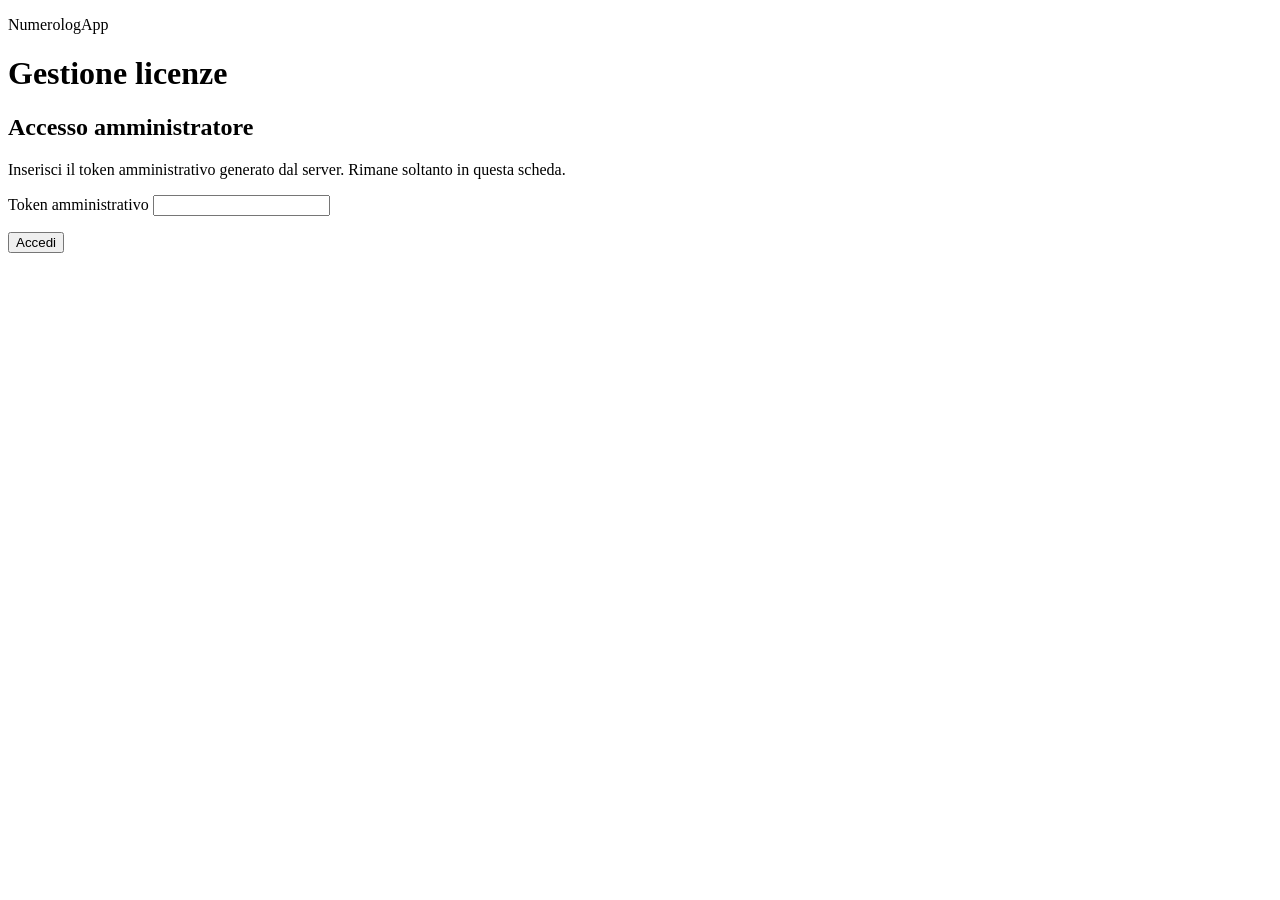
==== prisma-numerologapp/web/admin/index.html @ 7778ef58 "Pubblica NumerologApp 1.1.0 con licenze dispositivo" ====
<!doctype html>
<html lang="it">
<head>
  <meta charset="UTF-8">
  <meta name="viewport" content="width=device-width, initial-scale=1, viewport-fit=cover">
  <meta name="theme-color" content="#0d0d1a">
  <meta name="robots" content="noindex, nofollow">
  <link rel="stylesheet" href="./admin/admin.css?v=1.1.0">
  <title>Licenze · NumerologApp</title>
</head>
<body>
  <main class="admin-shell">
    <header class="admin-header">
      <div>
        <p class="eyebrow">NumerologApp</p>
        <h1>Gestione licenze</h1>
      </div>
      <button id="logout" class="button button-secondary" type="button" hidden>Blocca pannello</button>
    </header>

    <section id="login-card" class="card auth-card">
      <h2>Accesso amministratore</h2>
      <p>Inserisci il token amministrativo generato dal server. Rimane soltanto in questa scheda.</p>
      <form id="login-form">
        <label for="admin-token">Token amministrativo</label>
        <input id="admin-token" type="password" autocomplete="off" required>
        <p id="login-error" class="error" role="alert"></p>
        <button class="button button-primary" type="submit">Accedi</button>
      </form>
    </section>

    <div id="dashboard" hidden>
      <section class="card create-card">
        <div>
          <p class="eyebrow">Nuove abilitazioni</p>
          <h2>Crea codici</h2>
        </div>
        <form id="create-form" class="create-form">
          <label>Nome o riferimento
            <input id="code-label" maxlength="120" placeholder="Es. Mario Rossi">
          </label>
          <label>Quantità
            <input id="code-count" type="number" min="1" max="100" value="1" required>
          </label>
          <button class="button button-primary" type="submit">Genera</button>
        </form>
        <div id="new-codes" class="new-codes" hidden></div>
      </section>

      <section class="card list-card">
        <div class="list-heading">
          <div>
            <p class="eyebrow">Archivio</p>
            <h2>Codici e dispositivi</h2>
          </div>
          <button id="refresh" class="button button-secondary" type="button">Aggiorna</button>
        </div>
        <p id="dashboard-error" class="error" role="alert"></p>
        <div class="table-scroll">
          <table>
            <thead><tr><th>Persona</th><th>Stato</th><th>Dispositivo</th><th>Attivazione</th><th>Azioni</th></tr></thead>
            <tbody id="license-list"></tbody>
          </table>
        </div>
        <p id="empty-list" class="empty">Nessun codice creato.</p>
      </section>
    </div>
  </main>
  <script type="module" src="./admin/admin.js?v=1.1.0"></script>
</body>
</html>
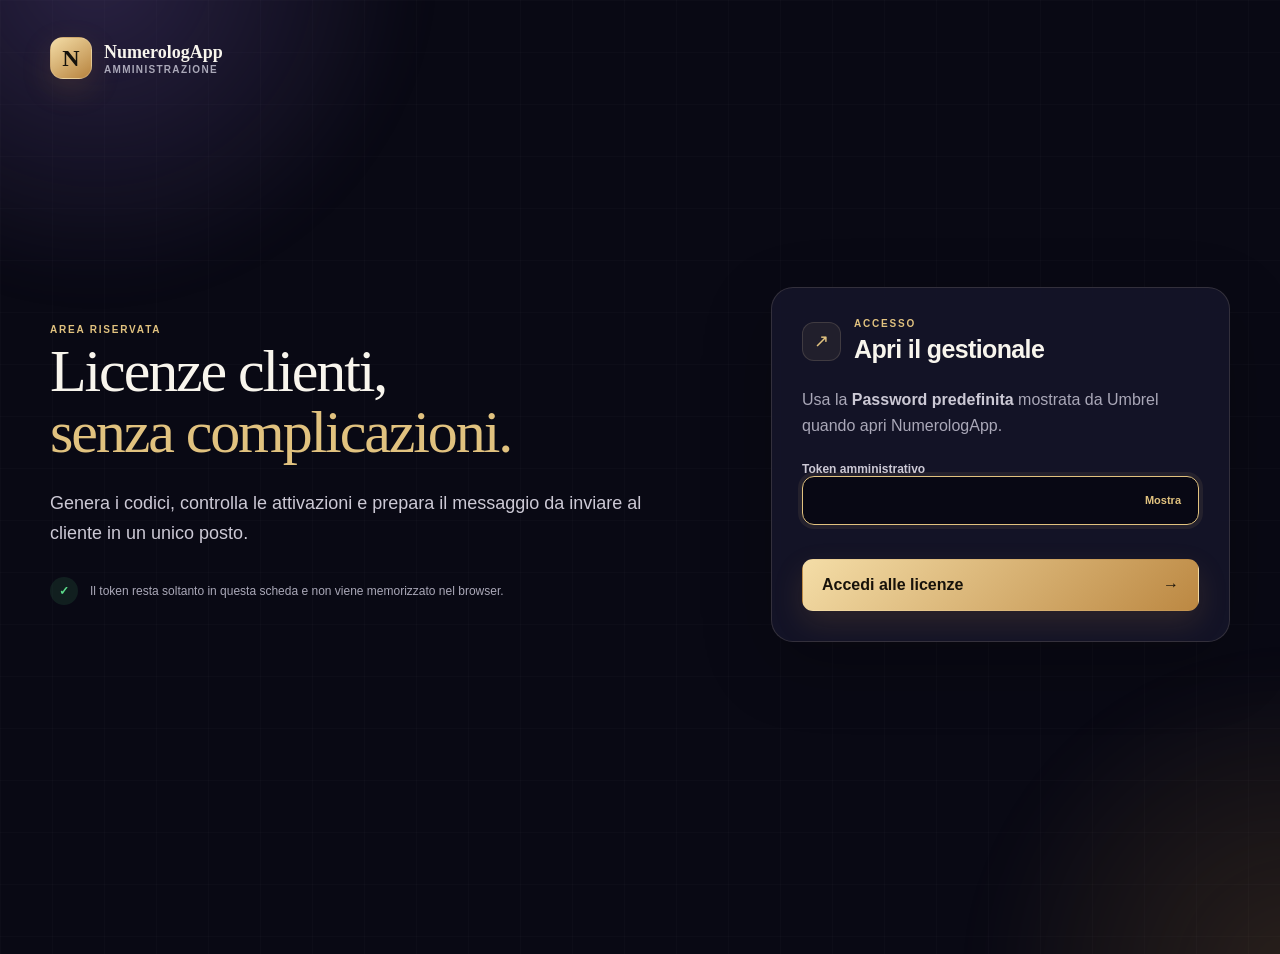
==== commit 9a80b925: "Ridisegna pannello licenze per iPhone" ====
--- a/prisma-numerologapp/web/admin/index.html
+++ b/prisma-numerologapp/web/admin/index.html
@@ -3,69 +3,221 @@
 <head>
   <meta charset="UTF-8">
   <meta name="viewport" content="width=device-width, initial-scale=1, viewport-fit=cover">
-  <meta name="theme-color" content="#0d0d1a">
+  <meta name="theme-color" content="#0b0b18">
   <meta name="robots" content="noindex, nofollow">
-  <link rel="stylesheet" href="./admin/admin.css?v=1.1.0">
-  <title>Licenze · NumerologApp</title>
+  <link rel="stylesheet" href="./admin.css?v=dashboard-2">
+  <title>Licenze clienti · NumerologApp</title>
 </head>
 <body>
+  <div class="ambient ambient-one" aria-hidden="true"></div>
+  <div class="ambient ambient-two" aria-hidden="true"></div>
+
   <main class="admin-shell">
     <header class="admin-header">
-      <div>
-        <p class="eyebrow">NumerologApp</p>
-        <h1>Gestione licenze</h1>
+      <a class="brand" href="../" aria-label="NumerologApp, pagina iniziale">
+        <span class="brand-mark" aria-hidden="true">N</span>
+        <span>
+          <strong>NumerologApp</strong>
+          <small>Amministrazione</small>
+        </span>
+      </a>
+      <div class="header-actions">
+        <span id="connection-status" class="connection-status" hidden>
+          <span class="connection-dot" aria-hidden="true"></span>
+          Server collegato
+        </span>
+        <button id="logout" class="button button-ghost" type="button" hidden>Blocca pannello</button>
       </div>
-      <button id="logout" class="button button-secondary" type="button" hidden>Blocca pannello</button>
     </header>
 
-    <section id="login-card" class="card auth-card">
-      <h2>Accesso amministratore</h2>
-      <p>Inserisci il token amministrativo generato dal server. Rimane soltanto in questa scheda.</p>
-      <form id="login-form">
-        <label for="admin-token">Token amministrativo</label>
-        <input id="admin-token" type="password" autocomplete="off" required>
-        <p id="login-error" class="error" role="alert"></p>
-        <button class="button button-primary" type="submit">Accedi</button>
-      </form>
+    <section id="login-card" class="login-layout">
+      <div class="login-intro">
+        <p class="eyebrow">Area riservata</p>
+        <h1>Licenze clienti,<br><span>senza complicazioni.</span></h1>
+        <p>Genera i codici, controlla le attivazioni e prepara il messaggio da inviare al cliente in un unico posto.</p>
+        <div class="security-note">
+          <span class="security-icon" aria-hidden="true">✓</span>
+          <span>Il token resta soltanto in questa scheda e non viene memorizzato nel browser.</span>
+        </div>
+      </div>
+
+      <div class="card auth-card">
+        <div class="card-heading">
+          <span class="section-icon" aria-hidden="true">↗</span>
+          <div>
+            <p class="eyebrow">Accesso</p>
+            <h2>Apri il gestionale</h2>
+          </div>
+        </div>
+        <p class="muted">Usa la <strong>Password predefinita</strong> mostrata da Umbrel quando apri NumerologApp.</p>
+        <form id="login-form" class="stack-form">
+          <label for="admin-token">Token amministrativo</label>
+          <div class="password-field">
+            <input id="admin-token" type="password" autocomplete="off" spellcheck="false" required autofocus>
+            <button id="toggle-token" class="field-action" type="button" aria-label="Mostra token">Mostra</button>
+          </div>
+          <p id="login-error" class="error" role="alert"></p>
+          <button class="button button-primary button-large" type="submit">
+            <span>Accedi alle licenze</span>
+            <span aria-hidden="true">→</span>
+          </button>
+        </form>
+      </div>
     </section>
 
     <div id="dashboard" hidden>
-      <section class="card create-card">
+      <section class="dashboard-hero">
         <div>
-          <p class="eyebrow">Nuove abilitazioni</p>
-          <h2>Crea codici</h2>
-        </div>
-        <form id="create-form" class="create-form">
-          <label>Nome o riferimento
-            <input id="code-label" maxlength="120" placeholder="Es. Mario Rossi">
-          </label>
-          <label>Quantità
-            <input id="code-count" type="number" min="1" max="100" value="1" required>
-          </label>
-          <button class="button button-primary" type="submit">Genera</button>
-        </form>
-        <div id="new-codes" class="new-codes" hidden></div>
+          <p class="eyebrow">Pannello licenze</p>
+          <h1>Buon lavoro, Roberto.</h1>
+          <p class="hero-copy">Crea e consegna un’abilitazione personale in meno di un minuto.</p>
+        </div>
+        <button id="hero-create" class="button button-primary" type="button">
+          <span class="hero-button-plus" aria-hidden="true">+</span>
+          <span class="hero-button-label">Nuovo codice</span>
+        </button>
+      </section>
+
+      <section class="metrics-grid" aria-label="Riepilogo licenze">
+        <article class="metric-card metric-total">
+          <div class="metric-top"><span>Totali</span><span class="metric-icon" aria-hidden="true">◇</span></div>
+          <strong id="metric-total">0</strong>
+          <small>codici creati</small>
+        </article>
+        <article class="metric-card metric-active">
+          <div class="metric-top"><span>Attive</span><span class="metric-icon" aria-hidden="true">●</span></div>
+          <strong id="metric-active">0</strong>
+          <small>clienti abilitati</small>
+        </article>
+        <article class="metric-card metric-available">
+          <div class="metric-top"><span>Disponibili</span><span class="metric-icon" aria-hidden="true">＋</span></div>
+          <strong id="metric-available">0</strong>
+          <small>ancora da usare</small>
+        </article>
+        <article class="metric-card metric-revoked">
+          <div class="metric-top"><span>Revocate</span><span class="metric-icon" aria-hidden="true">×</span></div>
+          <strong id="metric-revoked">0</strong>
+          <small>accessi disattivati</small>
+        </article>
+      </section>
+
+      <section class="workspace-grid">
+        <article id="create-card" class="card create-card">
+          <div class="card-heading card-heading-spaced">
+            <div class="heading-group">
+              <span class="section-icon" aria-hidden="true">＋</span>
+              <div>
+                <p class="eyebrow">Nuova abilitazione</p>
+                <h2>Crea un codice cliente</h2>
+              </div>
+            </div>
+            <span class="step-badge">01</span>
+          </div>
+
+          <form id="create-form" class="create-form">
+            <label for="code-label">Cliente o riferimento
+              <input id="code-label" maxlength="120" placeholder="Es. Mario Rossi" autocomplete="off" required>
+            </label>
+            <div class="compact-fields">
+              <label for="code-count">Quantità
+                <input id="code-count" type="number" min="1" max="100" value="1" required>
+              </label>
+              <label for="max-devices">Dispositivi per codice
+                <input id="max-devices" type="number" min="1" max="20" value="1" required>
+              </label>
+            </div>
+            <p class="field-hint"><span aria-hidden="true">i</span> Per un cliente normale lascia 1 dispositivo. Usa più dispositivi soltanto per esigenze speciali.</p>
+            <p id="create-error" class="error" role="alert"></p>
+            <button class="button button-primary button-large" type="submit">
+              <span>Genera codice</span>
+              <span aria-hidden="true">→</span>
+            </button>
+          </form>
+        </article>
+
+        <aside class="card delivery-card">
+          <div class="card-heading card-heading-spaced">
+            <div class="heading-group">
+              <span class="section-icon" aria-hidden="true">⌁</span>
+              <div>
+                <p class="eyebrow">Consegna</p>
+                <h2>Cosa riceve il cliente</h2>
+              </div>
+            </div>
+            <span class="step-badge">02</span>
+          </div>
+          <ol class="delivery-steps">
+            <li><span>1</span><div><strong>Link App Store</strong><small>Il collegamento diretto all’app non in elenco.</small></div></li>
+            <li><span>2</span><div><strong>Codice personale</strong><small>Il codice NUME appena generato.</small></div></li>
+            <li><span>3</span><div><strong>Prima attivazione</strong><small>Il codice si associa al dispositivo del cliente.</small></div></li>
+          </ol>
+          <a class="store-link" href="https://apps.apple.com/app/id6825358622" target="_blank" rel="noreferrer">
+            <span aria-hidden="true"></span>
+            <span><small>Disponibile su</small><strong>App Store</strong></span>
+            <span aria-hidden="true">↗</span>
+          </a>
+        </aside>
+      </section>
+
+      <section id="new-codes" class="card generated-card" hidden aria-live="polite">
+        <div class="generated-heading">
+          <div>
+            <p class="eyebrow">Codici appena creati</p>
+            <h2>Copiali prima di chiudere la pagina</h2>
+          </div>
+          <button id="copy-all-codes" class="button button-secondary" type="button">Copia tutti</button>
+        </div>
+        <div class="important-note">
+          <span aria-hidden="true">!</span>
+          <p>Per sicurezza il codice completo viene mostrato solo adesso. Nell’archivio resteranno cliente e stato, ma non sarà possibile recuperare il codice.</p>
+        </div>
+        <div id="new-code-list" class="new-code-list"></div>
       </section>
 
       <section class="card list-card">
         <div class="list-heading">
           <div>
             <p class="eyebrow">Archivio</p>
-            <h2>Codici e dispositivi</h2>
-          </div>
-          <button id="refresh" class="button button-secondary" type="button">Aggiorna</button>
-        </div>
+            <h2>Clienti e dispositivi</h2>
+          </div>
+          <button id="refresh" class="icon-button" type="button" aria-label="Aggiorna elenco" title="Aggiorna elenco">↻</button>
+        </div>
+
+        <div class="toolbar">
+          <label class="search-field" for="license-search">
+            <span aria-hidden="true">⌕</span>
+            <input id="license-search" type="search" placeholder="Cerca cliente o dispositivo…" autocomplete="off">
+          </label>
+          <label class="filter-field" for="status-filter">
+            <span>Stato</span>
+            <select id="status-filter">
+              <option value="all">Tutti</option>
+              <option value="active">Attive</option>
+              <option value="available">Disponibili</option>
+              <option value="revoked">Revocate</option>
+            </select>
+          </label>
+        </div>
+
         <p id="dashboard-error" class="error" role="alert"></p>
         <div class="table-scroll">
           <table>
-            <thead><tr><th>Persona</th><th>Stato</th><th>Dispositivo</th><th>Attivazione</th><th>Azioni</th></tr></thead>
+            <thead>
+              <tr><th>Cliente</th><th>Stato</th><th>Dispositivo</th><th>Attivazione</th><th><span class="sr-only">Azioni</span></th></tr>
+            </thead>
             <tbody id="license-list"></tbody>
           </table>
         </div>
-        <p id="empty-list" class="empty">Nessun codice creato.</p>
+        <div id="empty-list" class="empty-state">
+          <span aria-hidden="true">◇</span>
+          <strong>Nessun codice trovato</strong>
+          <p>Crea il primo codice oppure modifica i filtri di ricerca.</p>
+        </div>
       </section>
     </div>
   </main>
-  <script type="module" src="./admin/admin.js?v=1.1.0"></script>
+
+  <div id="toast" class="toast" role="status" aria-live="polite" hidden></div>
+  <script type="module" src="./admin.js?v=dashboard-2"></script>
 </body>
 </html>
--- a/prisma-numerologapp/web/admin/admin.css
+++ b/prisma-numerologapp/web/admin/admin.css
@@ -0,0 +1,225 @@
+:root {
+  color-scheme: dark;
+  --bg: #090914;
+  --surface: rgba(22, 22, 43, 0.86);
+  --surface-solid: #17172d;
+  --surface-raised: #20203c;
+  --border: rgba(232, 215, 178, 0.15);
+  --border-strong: rgba(232, 215, 178, 0.28);
+  --gold: #e1c27f;
+  --gold-bright: #f4dda7;
+  --text: #f8f5ed;
+  --muted: #aaa8b8;
+  --muted-light: #ccc9d5;
+  --good: #5ddd8b;
+  --bad: #ff7d83;
+  font-family: Inter, ui-sans-serif, -apple-system, BlinkMacSystemFont, "Segoe UI", sans-serif;
+}
+
+* { box-sizing: border-box; }
+html { min-width: 320px; scroll-behavior: smooth; }
+body {
+  min-height: 100vh;
+  margin: 0;
+  overflow-x: hidden;
+  color: var(--text);
+  background:
+    linear-gradient(rgba(255, 255, 255, .016) 1px, transparent 1px),
+    linear-gradient(90deg, rgba(255, 255, 255, .016) 1px, transparent 1px),
+    var(--bg);
+  background-size: 52px 52px;
+}
+button, input, select { font: inherit; }
+button, a { -webkit-tap-highlight-color: transparent; }
+[hidden] { display: none !important; }
+
+.ambient { position: fixed; z-index: -1; width: 42rem; height: 42rem; border-radius: 50%; filter: blur(20px); pointer-events: none; }
+.ambient-one { top: -23rem; left: -15rem; background: radial-gradient(circle, rgba(105, 82, 157, .35), transparent 68%); }
+.ambient-two { right: -22rem; bottom: -26rem; background: radial-gradient(circle, rgba(194, 142, 63, .18), transparent 68%); }
+
+.admin-shell { width: min(100% - 40px, 1180px); margin: 0 auto; padding: 26px 0 80px; }
+.admin-header { display: flex; align-items: center; justify-content: space-between; gap: 24px; min-height: 64px; }
+.brand { display: inline-flex; align-items: center; gap: 12px; color: inherit; text-decoration: none; }
+.brand-mark { display: grid; place-items: center; width: 42px; height: 42px; border: 1px solid var(--border-strong); border-radius: 13px; color: #15120c; background: linear-gradient(145deg, var(--gold-bright), #b7833e); box-shadow: 0 10px 30px rgba(183, 131, 62, .18); font-family: Georgia, serif; font-size: 24px; font-weight: 700; }
+.brand strong, .brand small { display: block; }
+.brand strong { font-family: Georgia, serif; font-size: 18px; font-weight: 600; }
+.brand small { margin-top: 1px; color: var(--muted); font-size: 10px; font-weight: 800; letter-spacing: .13em; text-transform: uppercase; }
+.header-actions { display: flex; align-items: center; gap: 10px; }
+.connection-status { display: inline-flex; align-items: center; gap: 8px; color: var(--muted-light); font-size: 12px; }
+.connection-dot { width: 8px; height: 8px; border-radius: 50%; background: var(--good); box-shadow: 0 0 0 5px rgba(93, 221, 139, .09); }
+
+h1, h2, p { margin-top: 0; }
+h1, h2 { margin-bottom: 0; }
+h1 { font-family: Georgia, "Times New Roman", serif; font-size: clamp(36px, 6vw, 60px); font-weight: 500; letter-spacing: -.035em; line-height: 1.02; }
+h1 span { color: var(--gold); }
+h2 { font-size: clamp(20px, 3vw, 25px); letter-spacing: -.025em; }
+.eyebrow { margin: 0 0 6px; color: var(--gold); font-size: 10px; font-weight: 850; letter-spacing: .18em; text-transform: uppercase; }
+.muted { color: var(--muted); line-height: 1.6; }
+.muted strong { color: var(--muted-light); }
+
+.card { border: 1px solid var(--border); border-radius: 22px; padding: 26px; background: var(--surface); box-shadow: 0 22px 70px rgba(0, 0, 0, .23); backdrop-filter: blur(18px); }
+.card-heading, .heading-group { display: flex; align-items: center; gap: 13px; }
+.card-heading-spaced, .list-heading, .generated-heading { display: flex; align-items: center; justify-content: space-between; gap: 18px; }
+.section-icon { display: grid; flex: 0 0 auto; place-items: center; width: 39px; height: 39px; border: 1px solid var(--border); border-radius: 12px; color: var(--gold); background: rgba(225, 194, 127, .07); font-size: 18px; }
+.step-badge { display: grid; place-items: center; width: 34px; height: 24px; border: 1px solid rgba(255,255,255,.08); border-radius: 999px; color: var(--muted); background: rgba(255,255,255,.025); font-size: 10px; font-weight: 800; letter-spacing: .1em; }
+
+.login-layout { display: grid; grid-template-columns: 1.15fr .85fr; align-items: center; gap: clamp(40px, 8vw, 100px); min-height: calc(100vh - 116px); padding: 55px 0 90px; }
+.login-intro > p:not(.eyebrow) { max-width: 630px; margin: 24px 0 0; color: var(--muted-light); font-size: clamp(15px, 2vw, 18px); line-height: 1.7; }
+.security-note { display: flex; align-items: center; gap: 12px; max-width: 570px; margin-top: 28px; color: var(--muted); font-size: 12px; line-height: 1.5; }
+.security-icon { display: grid; flex: 0 0 auto; place-items: center; width: 28px; height: 28px; border-radius: 50%; color: var(--good); background: rgba(93, 221, 139, .1); font-weight: 900; }
+.auth-card { width: 100%; padding: 30px; }
+.auth-card > .muted { margin: 23px 0; }
+.stack-form { display: grid; }
+
+label { display: grid; gap: 8px; color: var(--muted-light); font-size: 12px; font-weight: 750; }
+input, select { width: 100%; min-height: 49px; border: 1px solid rgba(255, 255, 255, .1); border-radius: 12px; outline: none; color: var(--text); background: rgba(7, 7, 18, .72); transition: border-color .18s ease, box-shadow .18s ease, background .18s ease; }
+input { padding: 0 14px; }
+select { padding: 0 38px 0 13px; appearance: none; cursor: pointer; }
+input::placeholder { color: #686679; }
+input:focus, select:focus { border-color: var(--gold); background: rgba(8, 8, 20, .96); box-shadow: 0 0 0 4px rgba(225, 194, 127, .08); }
+.password-field { position: relative; }
+.password-field input { padding-right: 76px; }
+.field-action { position: absolute; top: 50%; right: 8px; min-height: 34px; transform: translateY(-50%); border: 0; border-radius: 8px; padding: 0 10px; color: var(--gold); background: transparent; cursor: pointer; font-size: 11px; font-weight: 800; }
+
+.button { display: inline-flex; align-items: center; justify-content: center; gap: 16px; min-height: 42px; border: 1px solid transparent; border-radius: 11px; padding: 0 16px; cursor: pointer; font-weight: 800; transition: transform .16s ease, filter .16s ease, border-color .16s ease; }
+.button:hover:not(:disabled) { transform: translateY(-1px); filter: brightness(1.06); }
+.button:focus-visible, .icon-button:focus-visible, .action-button:focus-visible, .copy-button:focus-visible, .field-action:focus-visible { outline: 2px solid var(--gold); outline-offset: 3px; }
+.button:disabled { cursor: wait; opacity: .58; }
+.button-primary { color: #17120a; background: linear-gradient(135deg, var(--gold-bright), #bc8842); box-shadow: 0 12px 30px rgba(186, 132, 62, .16); }
+.button-secondary { color: var(--text); border-color: rgba(255,255,255,.08); background: var(--surface-raised); }
+.button-ghost { color: var(--muted-light); border-color: rgba(255,255,255,.08); background: rgba(255,255,255,.035); }
+.button-large { width: 100%; min-height: 52px; justify-content: space-between; padding: 0 19px; }
+.error { min-height: 18px; margin: 8px 0; color: var(--bad); font-size: 12px; line-height: 1.45; }
+
+.dashboard-hero { display: flex; align-items: flex-end; justify-content: space-between; gap: 24px; padding: 70px 0 30px; }
+.dashboard-hero h1 { font-size: clamp(38px, 5vw, 55px); }
+.hero-copy { margin: 12px 0 0; color: var(--muted); }
+.metrics-grid { display: grid; grid-template-columns: repeat(4, 1fr); gap: 14px; margin: 0 0 14px; }
+.metric-card { position: relative; overflow: hidden; min-height: 150px; border: 1px solid var(--border); border-radius: 18px; padding: 19px; background: rgba(19, 19, 38, .78); }
+.metric-card::after { position: absolute; right: -25px; bottom: -50px; width: 110px; height: 110px; border-radius: 50%; background: currentColor; content: ""; opacity: .035; }
+.metric-top { display: flex; align-items: center; justify-content: space-between; color: var(--muted); font-size: 11px; font-weight: 800; letter-spacing: .08em; text-transform: uppercase; }
+.metric-icon { font-size: 14px; }
+.metric-card > strong { display: block; margin-top: 22px; font-family: Georgia, serif; font-size: 38px; font-weight: 500; line-height: 1; }
+.metric-card > small { display: block; margin-top: 7px; color: var(--muted); }
+.metric-active { color: var(--good); }
+.metric-available { color: var(--gold); }
+.metric-revoked { color: var(--bad); }
+.metric-total > strong, .metric-total .metric-icon { color: var(--text); }
+
+.workspace-grid { display: grid; grid-template-columns: minmax(0, 1.35fr) minmax(290px, .65fr); gap: 14px; }
+.create-form { display: grid; gap: 15px; margin-top: 25px; }
+.compact-fields { display: grid; grid-template-columns: 1fr 1.45fr; gap: 12px; }
+.field-hint { display: flex; align-items: flex-start; gap: 9px; margin: -2px 0 0; color: var(--muted); font-size: 11px; line-height: 1.55; }
+.field-hint span { display: grid; flex: 0 0 auto; place-items: center; width: 17px; height: 17px; border: 1px solid var(--border); border-radius: 50%; color: var(--gold); font-family: Georgia, serif; font-size: 11px; }
+.delivery-card { display: flex; flex-direction: column; }
+.delivery-steps { display: grid; gap: 4px; margin: 24px 0; padding: 0; list-style: none; }
+.delivery-steps li { display: flex; align-items: center; gap: 12px; border-bottom: 1px solid rgba(255,255,255,.055); padding: 12px 0; }
+.delivery-steps li > span { display: grid; flex: 0 0 auto; place-items: center; width: 28px; height: 28px; border-radius: 9px; color: var(--gold); background: rgba(225,194,127,.08); font-size: 11px; font-weight: 900; }
+.delivery-steps strong, .delivery-steps small { display: block; }
+.delivery-steps strong { font-size: 13px; }
+.delivery-steps small { margin-top: 3px; color: var(--muted); font-size: 10px; line-height: 1.4; }
+.store-link { display: flex; align-items: center; gap: 11px; margin-top: auto; border: 1px solid rgba(255,255,255,.1); border-radius: 14px; padding: 13px 15px; color: var(--text); background: #090910; text-decoration: none; }
+.store-link > span:first-child { font-size: 23px; }
+.store-link > span:nth-child(2) { flex: 1; }
+.store-link small, .store-link strong { display: block; }
+.store-link small { color: var(--muted); font-size: 9px; text-transform: uppercase; }
+.store-link strong { margin-top: 1px; font-size: 14px; }
+
+.generated-card { margin-top: 14px; border-color: rgba(93, 221, 139, .24); background: linear-gradient(135deg, rgba(23, 44, 42, .9), rgba(22, 22, 43, .92)); }
+.important-note { display: flex; align-items: flex-start; gap: 11px; margin: 20px 0 16px; border: 1px solid rgba(225,194,127,.16); border-radius: 13px; padding: 13px; color: #d6cfbf; background: rgba(225,194,127,.055); font-size: 11px; line-height: 1.5; }
+.important-note > span { display: grid; flex: 0 0 auto; place-items: center; width: 20px; height: 20px; border-radius: 50%; color: #191309; background: var(--gold); font-weight: 900; }
+.important-note p { margin: 1px 0 0; }
+.new-code-list { display: grid; gap: 10px; }
+.new-code { display: grid; grid-template-columns: minmax(0, 1fr) auto; align-items: center; gap: 14px; border: 1px solid rgba(255,255,255,.08); border-radius: 14px; padding: 15px; background: rgba(4,4,12,.45); }
+.new-code-meta { min-width: 0; }
+.new-code-label { display: block; overflow: hidden; color: var(--muted); font-size: 10px; text-overflow: ellipsis; white-space: nowrap; }
+.new-code code { display: block; margin-top: 5px; color: var(--gold-bright); font-family: "SFMono-Regular", Consolas, monospace; font-size: clamp(14px, 3vw, 18px); font-weight: 850; letter-spacing: .08em; }
+.new-code-actions { display: flex; gap: 7px; }
+.copy-button { min-height: 36px; border: 1px solid rgba(255,255,255,.08); border-radius: 9px; padding: 0 11px; color: var(--text); background: var(--surface-raised); cursor: pointer; font-size: 11px; font-weight: 800; }
+.copy-button.primary { color: #16120a; border: 0; background: var(--gold); }
+
+.list-card { margin-top: 14px; }
+.icon-button { display: grid; place-items: center; width: 40px; height: 40px; border: 1px solid rgba(255,255,255,.08); border-radius: 11px; color: var(--muted-light); background: var(--surface-raised); cursor: pointer; font-size: 18px; }
+.icon-button.loading { animation: spin .8s linear infinite; }
+.toolbar { display: grid; grid-template-columns: minmax(220px, 1fr) 170px; gap: 10px; margin-top: 23px; }
+.search-field { position: relative; }
+.search-field > span { position: absolute; z-index: 1; top: 50%; left: 14px; transform: translateY(-50%); color: var(--muted); font-size: 20px; }
+.search-field input { padding-left: 42px; }
+.filter-field { position: relative; display: block; }
+.filter-field > span { position: absolute; z-index: 1; top: 8px; left: 13px; color: var(--muted); font-size: 8px; font-weight: 900; letter-spacing: .1em; text-transform: uppercase; pointer-events: none; }
+.filter-field select { padding-top: 11px; }
+.filter-field::after { position: absolute; top: 50%; right: 14px; transform: translateY(-45%); color: var(--muted); content: "⌄"; pointer-events: none; }
+.table-scroll { overflow-x: auto; margin-top: 8px; }
+table { width: 100%; border-collapse: collapse; }
+th, td { border-bottom: 1px solid rgba(255,255,255,.055); padding: 15px 10px; text-align: left; font-size: 12px; }
+th { color: #777588; font-size: 9px; letter-spacing: .1em; text-transform: uppercase; }
+tbody tr { transition: background .15s ease; }
+tbody tr:hover { background: rgba(255,255,255,.018); }
+.client-cell strong, .client-cell small { display: block; }
+.client-cell strong { color: var(--text); font-size: 13px; }
+.client-cell small { margin-top: 4px; color: var(--muted); font-size: 9px; }
+.status { display: inline-flex; align-items: center; gap: 6px; border-radius: 999px; padding: 6px 9px; font-size: 10px; font-weight: 850; }
+.status::before { width: 6px; height: 6px; border-radius: 50%; background: currentColor; content: ""; }
+.status-available { color: #e2c883; background: rgba(225,194,127,.09); }
+.status-active { color: #8ce5aa; background: rgba(93,221,139,.09); }
+.status-revoked { color: #ff9a9f; background: rgba(255,125,131,.09); }
+.device-cell { color: var(--muted-light); }
+.date-cell { color: var(--muted); white-space: nowrap; }
+.actions { display: flex; justify-content: flex-end; gap: 7px; }
+.action-button { min-height: 32px; border: 1px solid rgba(255,255,255,.075); border-radius: 8px; padding: 0 10px; color: var(--muted-light); background: rgba(255,255,255,.035); cursor: pointer; font-size: 10px; font-weight: 800; }
+.action-button.danger { color: #ffabad; border-color: rgba(255,125,131,.13); background: rgba(255,125,131,.055); }
+.empty-state { display: grid; justify-items: center; padding: 48px 20px 32px; text-align: center; }
+.empty-state > span { display: grid; place-items: center; width: 46px; height: 46px; border: 1px solid var(--border); border-radius: 15px; color: var(--gold); background: rgba(225,194,127,.05); font-size: 23px; }
+.empty-state strong { margin-top: 14px; }
+.empty-state p { margin: 6px 0 0; color: var(--muted); font-size: 11px; }
+
+.toast { position: fixed; z-index: 10; right: 22px; bottom: 22px; max-width: min(360px, calc(100vw - 44px)); border: 1px solid var(--border-strong); border-radius: 12px; padding: 12px 15px; color: var(--text); background: #22213b; box-shadow: 0 18px 50px rgba(0,0,0,.35); font-size: 12px; font-weight: 700; animation: toast-in .22s ease both; }
+.sr-only { position: absolute; width: 1px; height: 1px; overflow: hidden; clip: rect(0,0,0,0); white-space: nowrap; }
+
+@keyframes spin { to { transform: rotate(360deg); } }
+@keyframes toast-in { from { transform: translateY(8px); opacity: 0; } }
+
+@media (max-width: 900px) {
+  .login-layout { grid-template-columns: 1fr; gap: 35px; max-width: 680px; margin: 0 auto; padding-top: 45px; }
+  .metrics-grid { grid-template-columns: repeat(2, 1fr); }
+  .workspace-grid { grid-template-columns: 1fr; }
+  .delivery-card { min-height: 0; }
+}
+
+@media (max-width: 680px) {
+  .admin-shell { width: min(100% - 24px, 1180px); padding-top: 14px; }
+  .admin-header { min-height: 56px; }
+  .connection-status { display: none !important; }
+  .button-ghost { min-height: 38px; padding: 0 11px; font-size: 11px; }
+  .login-layout { min-height: auto; padding: 45px 0 70px; }
+  .auth-card, .card { padding: 20px; }
+  .dashboard-hero { align-items: flex-start; padding-top: 55px; }
+  .dashboard-hero .button { min-width: 42px; padding: 0 13px; }
+  .hero-button-label { display: none; }
+  .hero-button-plus { font-size: 18px; }
+  .metrics-grid { gap: 9px; }
+  .metric-card { min-height: 128px; padding: 15px; }
+  .metric-card > strong { margin-top: 17px; font-size: 32px; }
+  .metric-card > small { font-size: 10px; }
+  .compact-fields, .toolbar { grid-template-columns: 1fr; }
+  .generated-heading { align-items: flex-start; }
+  .new-code { grid-template-columns: 1fr; }
+  .new-code-actions { display: grid; grid-template-columns: 1fr 1fr; }
+  .copy-button { min-height: 40px; }
+  .table-scroll { overflow: visible; }
+  table, thead, tbody, tr, td { display: block; }
+  thead { position: absolute; width: 1px; height: 1px; overflow: hidden; clip: rect(0,0,0,0); }
+  tbody { display: grid; gap: 10px; margin-top: 16px; }
+  tbody tr { border: 1px solid rgba(255,255,255,.075); border-radius: 14px; padding: 14px; background: rgba(5,5,14,.28); }
+  tbody td { display: flex; align-items: center; justify-content: space-between; gap: 15px; border: 0; padding: 7px 0; text-align: right; }
+  tbody td::before { color: #777588; content: attr(data-label); font-size: 8px; font-weight: 850; letter-spacing: .1em; text-transform: uppercase; }
+  tbody td.client-cell { align-items: flex-start; border-bottom: 1px solid rgba(255,255,255,.055); padding-bottom: 12px; text-align: right; }
+  tbody td.actions { justify-content: stretch; padding-top: 10px; }
+  tbody td.actions::before { display: none; }
+  .actions .action-button { flex: 1; min-height: 38px; }
+  .toast { right: 12px; bottom: 12px; max-width: calc(100vw - 24px); }
+}
+
+@media (prefers-reduced-motion: reduce) {
+  *, *::before, *::after { scroll-behavior: auto !important; transition: none !important; animation-duration: .01ms !important; animation-iteration-count: 1 !important; }
+}
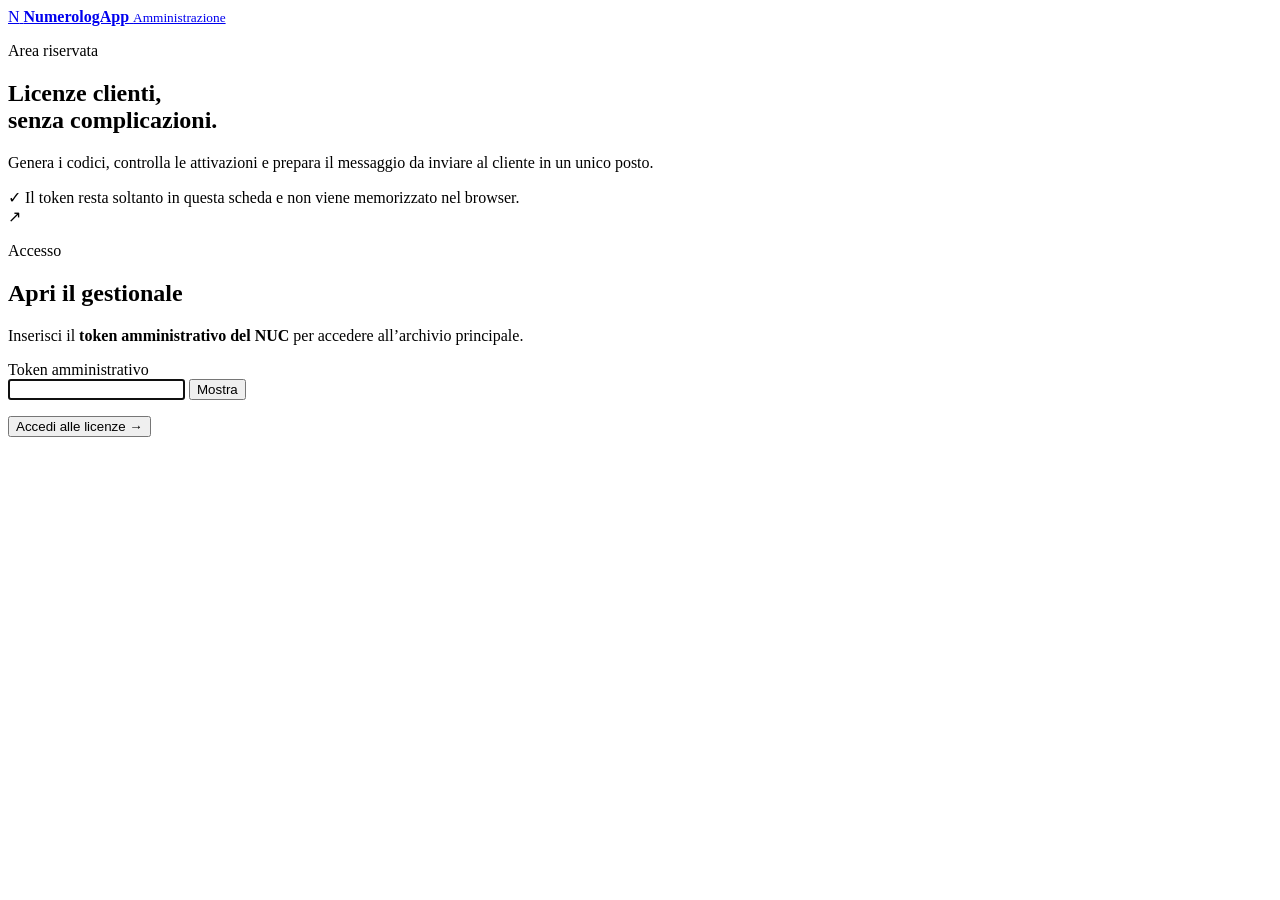
==== commit aa472ed2: "Corregge lo stile del pannello licenze" ====
--- a/prisma-numerologapp/web/admin/index.html
+++ b/prisma-numerologapp/web/admin/index.html
@@ -5,7 +5,7 @@
   <meta name="viewport" content="width=device-width, initial-scale=1, viewport-fit=cover">
   <meta name="theme-color" content="#0b0b18">
   <meta name="robots" content="noindex, nofollow">
-  <link rel="stylesheet" href="./admin.css?v=dashboard-2">
+  <link rel="stylesheet" href="/admin/admin.css?v=dashboard-4">
   <title>Licenze clienti · NumerologApp</title>
 </head>
 <body>
@@ -49,7 +49,7 @@
             <h2>Apri il gestionale</h2>
           </div>
         </div>
-        <p class="muted">Usa la <strong>Password predefinita</strong> mostrata da Umbrel quando apri NumerologApp.</p>
+        <p class="muted">Inserisci il <strong>token amministrativo del NUC</strong> per accedere all’archivio principale.</p>
         <form id="login-form" class="stack-form">
           <label for="admin-token">Token amministrativo</label>
           <div class="password-field">
@@ -165,12 +165,13 @@
             <p class="eyebrow">Codici appena creati</p>
             <h2>Copiali prima di chiudere la pagina</h2>
           </div>
-          <button id="copy-all-codes" class="button button-secondary" type="button">Copia tutti</button>
+          <button id="copy-all-codes" class="button button-secondary" type="button">Copia messaggi completi</button>
         </div>
         <div class="important-note">
           <span aria-hidden="true">!</span>
           <p>Per sicurezza il codice completo viene mostrato solo adesso. Nell’archivio resteranno cliente e stato, ma non sarà possibile recuperare il codice.</p>
         </div>
+        <p class="complete-message-note"><strong>Messaggio pronto:</strong> include il link App Store, il codice assegnato e le istruzioni per l’attivazione.</p>
         <div id="new-code-list" class="new-code-list"></div>
       </section>
 
@@ -218,6 +219,6 @@
   </main>
 
   <div id="toast" class="toast" role="status" aria-live="polite" hidden></div>
-  <script type="module" src="./admin.js?v=dashboard-2"></script>
+  <script type="module" src="/admin/admin.js?v=dashboard-5"></script>
 </body>
 </html>
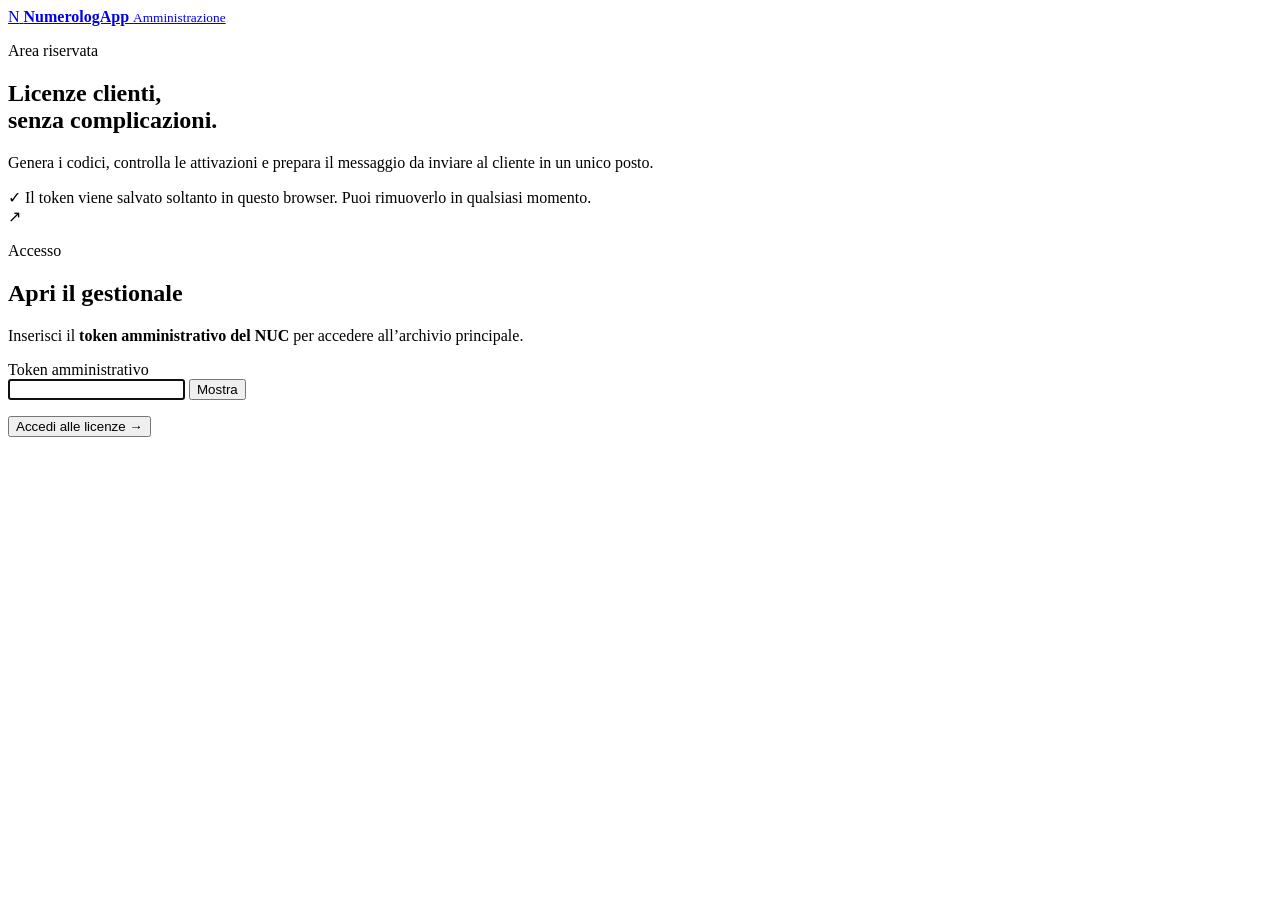
==== commit a075be95: "Memorizza il token sul dispositivo" ====
--- a/prisma-numerologapp/web/admin/index.html
+++ b/prisma-numerologapp/web/admin/index.html
@@ -26,6 +26,7 @@
           <span class="connection-dot" aria-hidden="true"></span>
           Server collegato
         </span>
+        <button id="forget-token" class="button button-ghost" type="button" hidden>Dimentica token</button>
         <button id="logout" class="button button-ghost" type="button" hidden>Blocca pannello</button>
       </div>
     </header>
@@ -37,7 +38,7 @@
         <p>Genera i codici, controlla le attivazioni e prepara il messaggio da inviare al cliente in un unico posto.</p>
         <div class="security-note">
           <span class="security-icon" aria-hidden="true">✓</span>
-          <span>Il token resta soltanto in questa scheda e non viene memorizzato nel browser.</span>
+          <span>Il token viene salvato soltanto in questo browser. Puoi rimuoverlo in qualsiasi momento.</span>
         </div>
       </div>
 
@@ -219,6 +220,6 @@
   </main>
 
   <div id="toast" class="toast" role="status" aria-live="polite" hidden></div>
-  <script type="module" src="/admin/admin.js?v=dashboard-5"></script>
+  <script type="module" src="/admin/admin.js?v=dashboard-6"></script>
 </body>
 </html>
